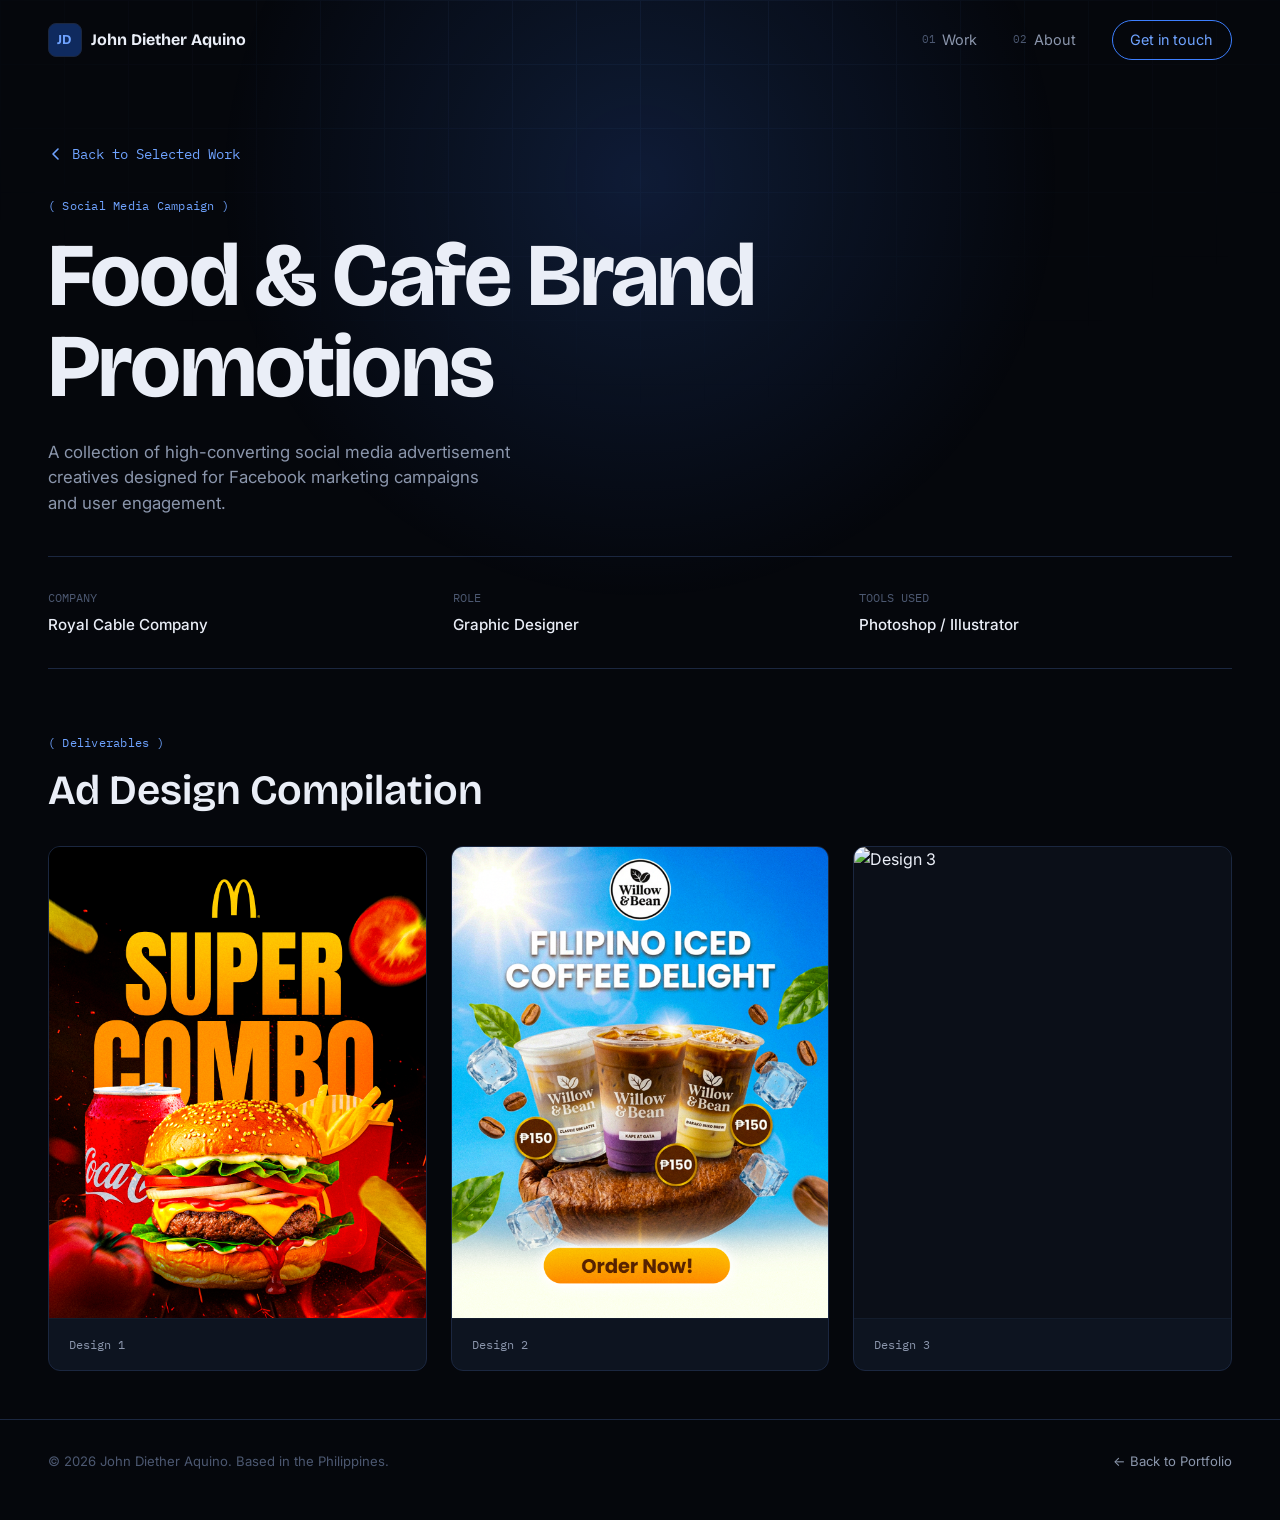
==== Food-and-Coffee-Ads.html @ 1be3f1a3 "Add another Card yung food & Cafe pero gagawa Pa ng totoong design" ====
<!DOCTYPE html>
<html lang="en">
<head>
  <meta charset="UTF-8">
  <meta name="viewport" content="width=device-width, initial-scale=1.0">
  <title>Royal Cable Company — John Diether Aquino</title>
  <meta name="description" content="Social media advertisement compilation and campaign designs created for Royal Cable Company by John Diether Aquino.">

  <link rel="preconnect" href="https://fonts.googleapis.com">
  <link rel="preconnect" href="https://fonts.gstatic.com" crossorigin>
  <link href="https://fonts.googleapis.com/css2?family=Bricolage+Grotesque:opsz,wght@12..96,400;12..96,500;12..96,600;12..96,700;12..96,800&family=Inter:wght@400;500;600&family=IBM+Plex+Mono:wght@400;500&display=swap" rel="stylesheet">

  <link rel="stylesheet" href="style.css">
</head>
<body>

  <!-- Ambient background layers -->
  <div class="grid-backdrop" aria-hidden="true"></div>
  <div class="spotlight" id="spotlight" aria-hidden="true"></div>

  <!-- ============ NAV ============ -->
  <header class="site-header scrolled" id="siteHeader">
    <div class="header-inner">
      <a href="index.html#top" class="logo" aria-label="Back to home">
        <span class="logo-mark">JD</span>
        <span class="logo-full">John Diether Aquino</span>
      </a>

      <nav class="main-nav" id="mainNav">
        <a href="index.html#work"><span class="nav-index">01</span>Work</a>
        <a href="index.html#about"><span class="nav-index">02</span>About</a>
        <a href="index.html#contact" class="nav-cta">Get in touch</a>
      </nav>

      <button class="nav-toggle" aria-label="Toggle Navigation" aria-expanded="false">
        <span></span>
        <span></span>
        <span></span>
      </button>
    </div>
  </header>

  <!-- ============ MAIN CONTENT ============ -->
  <main>
    <section class="project-hero">
      <a href="index.html#work" class="back-btn">
        <svg width="16" height="16" viewBox="0 0 16 16" fill="none" xmlns="http://www.w3.org/2000/svg">
          <path d="M10 13L5 8L10 3" stroke="currentColor" stroke-width="1.6" stroke-linecap="round" stroke-linejoin="round"/>
        </svg>
        Back to Selected Work
      </a>

      <p class="eyebrow">( Social Media Campaign )</p>
      <h1 class="hero-title">Food & Cafe Brand Promotions</h1>
      <p class="hero-sub">
        A collection of high-converting social media advertisement creatives designed for Facebook marketing campaigns and user engagement.
      </p>

      <!-- Meta Details -->
      <div class="project-meta-grid">
        <div class="meta-item">
          <span>Company</span>
          <strong>Royal Cable Company</strong>
        </div>
        <div class="meta-item">
          <span>Role</span>
          <strong>Graphic Designer</strong>
        </div>
        <div class="meta-item">
          <span>Tools Used</span>
          <strong>Photoshop / Illustrator</strong>
        </div>
      </div>

      <!-- Gallery Compilation Header -->
      <div class="section-head" style="margin-bottom: 2rem;">
        <p class="eyebrow">( Deliverables )</p>
        <h2>Ad Design Compilation</h2>
      </div>

      <!-- DYNAMIC GALLERY CONTAINER -->
      <div class="compilation-grid" id="autoGallery" data-folder="Food-and-Coffee-Ads"></div>

    </section>
  </main>

  <!-- DATA LIST OF IMAGES -->
  <script id="galleryData" type="application/json">
    [
      "FoodnCoffeeDesign1.jpg",
      "FoodnCoffeeDesign2.jpg",
      "FoodnCoffeeDesign3 .jpg"
    ]
  </script>

  <!-- SCRIPTS -->
  <script src="script.js"></script>
  <script src="gallery.js"></script>
  <script src="gallery2.js"></script>

  <!-- ============ FOOTER ============ -->
  <footer class="site-footer">
    <span>© 2026 John Diether Aquino. Based in the Philippines.</span>
    <a href="index.html#work" class="back-top">← Back to Portfolio</a>
  </footer>
</body>
</html>
---- style.css ----
/* ============================================
   TOKENS & DESIGN SYSTEM
   ============================================ */
:root {
  --bg:            #05070c;
  --bg-elevated:   #0b0f18;
  --bg-card:       #0d1420;
  --line:          #1b2740;
  --line-soft:     #131c2c;

  --blue:          #3d7fff;
  --blue-bright:   #6fa3ff;
  --blue-deep:     #0f2a5e;
  --blue-glow:     rgba(61, 127, 255, 0.35);

  --text:          #eaeef7;
  --text-dim:      #8b96ac;
  --text-faint:    #4c5871;

  --font-display: "Bricolage Grotesque", "Helvetica Neue", sans-serif;
  --font-body:    "Inter", -apple-system, sans-serif;
  --font-mono:    "IBM Plex Mono", ui-monospace, monospace;

  --max: 1280px;
  --pad: clamp(1.25rem, 4vw, 3rem);
}

/* ============================================
   BASE & RESET
   ============================================ */
*,
*::before,
*::after {
  box-sizing: border-box;
  margin: 0;
  padding: 0;
}

html {
  scroll-behavior: smooth;
  background: var(--bg);
}

body {
  background: var(--bg);
  color: var(--text);
  font-family: var(--font-body);
  font-size: 16px;
  line-height: 1.5;
  overflow-x: hidden;
  position: relative;
}

a {
  color: inherit;
  text-decoration: none;
}

ul, ol {
  list-style: none;
}

img {
  max-width: 100%;
  display: block;
}

::selection {
  background: var(--blue);
  color: #04070d;
}

:focus-visible {
  outline: 2px solid var(--blue-bright);
  outline-offset: 3px;
  border-radius: 2px;
}

/* Accessibility & Reduced Motion */
.skip-link {
  position: absolute;
  left: -999px;
  top: 0;
  background: var(--blue);
  color: #04070d;
  padding: 0.75rem 1.25rem;
  z-index: 999;
  font-weight: 600;
}

.skip-link:focus {
  left: 1rem;
  top: 1rem;
}

@media (prefers-reduced-motion: reduce) {
  html {
    scroll-behavior: auto;
  }
  *,
  *::before,
  *::after {
    animation-duration: 0.001ms !important;
    animation-iteration-count: 1 !important;
    transition-duration: 0.001ms !important;
  }
}

/* ============================================
   AMBIENT BACKGROUND
   ============================================ */
.grid-backdrop {
  position: fixed;
  inset: 0;
  z-index: 0;
  pointer-events: none;
  background-image:
    linear-gradient(var(--line-soft) 1px, transparent 1px),
    linear-gradient(90deg, var(--line-soft) 1px, transparent 1px);
  background-size: 64px 64px;
  mask-image: radial-gradient(ellipse 80% 60% at 50% 0%, #000 0%, transparent 75%);
  -webkit-mask-image: radial-gradient(ellipse 80% 60% at 50% 0%, #000 0%, transparent 75%);
  opacity: 0.5;
}

.spotlight {
  position: fixed;
  inset: 0;
  z-index: 1;
  pointer-events: none;
  background: radial-gradient(600px circle at var(--x, 50%) var(--y, 20%), var(--blue-glow), transparent 70%);
  opacity: 0;
  transition: opacity 0.4s ease;
}

@media (hover: hover) {
  .spotlight {
    opacity: 0.5;
  }
}

main,
.site-header,
.site-footer {
  position: relative;
  z-index: 2;
}

/* ============================================
   HEADER & NAVIGATION
   ============================================ */
.site-header {
  position: fixed;
  top: 0;
  left: 0;
  right: 0;
  z-index: 100;
  border-bottom: 1px solid transparent;
  transition: border-color 0.3s ease, background 0.3s ease;
}

.site-header.scrolled {
  background: rgba(5, 7, 12, 0.75);
  backdrop-filter: blur(12px);
  -webkit-backdrop-filter: blur(12px);
  border-bottom-color: var(--line);
}

.header-inner {
  max-width: var(--max);
  margin: 0 auto;
  padding: 1.25rem var(--pad);
  display: flex;
  align-items: center;
  justify-content: space-between;
}

.logo {
  display: flex;
  align-items: center;
  gap: 0.6rem;
  font-family: var(--font-display);
  font-weight: 700;
}

.logo-mark {
  width: 2.1rem;
  height: 2.1rem;
  display: flex;
  align-items: center;
  justify-content: center;
  background: var(--blue-deep);
  color: var(--blue-bright);
  border: 1px solid var(--line);
  border-radius: 8px;
  font-size: 0.85rem;
}

.logo-full {
  font-size: 1rem;
  color: var(--text);
}

.main-nav {
  display: flex;
  align-items: center;
  gap: 2.25rem;
  font-size: 0.9rem;
}

.main-nav a:not(.nav-cta) {
  display: flex;
  align-items: center;
  gap: 0.4rem;
  color: var(--text-dim);
  transition: color 0.2s ease;
}

.main-nav a:not(.nav-cta):hover {
  color: var(--text);
}

.nav-index {
  font-family: var(--font-mono);
  font-size: 0.7rem;
  color: var(--text-faint);
}

.nav-cta {
  padding: 0.5rem 1.1rem;
  border: 1px solid var(--blue);
  border-radius: 100px;
  color: var(--blue-bright) !important;
  transition: background 0.2s ease, color 0.2s ease;
}

.nav-cta:hover {
  background: var(--blue);
  color: #04070d !important;
}

.nav-toggle {
  display: none;
  flex-direction: column;
  gap: 5px;
  background: none;
  border: none;
  cursor: pointer;
  padding: 0.5rem;
}

.nav-toggle span {
  width: 22px;
  height: 2px;
  background: var(--text);
  transition: all 0.25s ease;
}

/* ============================================
   HERO SECTION
   ============================================ */
.hero {
  min-height: 100vh;
  display: flex;
  flex-direction: column;
  justify-content: center;
  max-width: var(--max);
  margin: 0 auto;
  padding: 8rem var(--pad) 4rem;
  position: relative;
}

.hero-coords {
  display: flex;
  gap: 1.25rem;
  flex-wrap: wrap;
  font-family: var(--font-mono);
  font-size: 0.72rem;
  color: var(--text-faint);
  letter-spacing: 0.03em;
  margin-bottom: 2rem;
}

.hero-coords span::before {
  content: "◆ ";
  color: var(--blue);
}

.hero-title {
  font-family: var(--font-display);
  font-weight: 700;
  font-size: clamp(2.6rem, 7vw, 5.6rem);
  line-height: 1.02;
  letter-spacing: -0.02em;
  max-width: 18ch;
}

.hero-title .line {
  display: block;
  overflow: hidden;
}

.hero-title em {
  font-style: normal;
  color: var(--blue-bright);
}

.hero-title .accent {
  background: linear-gradient(90deg, var(--blue-bright), var(--blue));
  -webkit-background-clip: text;
  background-clip: text;
  color: transparent;
}

.hero-sub {
  margin-top: 1.75rem;
  max-width: 42ch;
  font-size: 1.05rem;
  color: var(--text-dim);
}

.hero-actions {
  display: flex;
  gap: 1rem;
  flex-wrap: wrap;
  margin-top: 2.5rem;
}

/* Buttons */
.btn {
  display: inline-flex;
  align-items: center;
  gap: 0.6rem;
  padding: 0.9rem 1.6rem;
  border-radius: 100px;
  font-size: 0.92rem;
  font-weight: 500;
  transition: transform 0.2s ease, background 0.2s ease, border-color 0.2s ease, color 0.2s ease;
}

.btn svg {
  transition: transform 0.2s ease;
}

.btn-primary {
  background: var(--blue);
  color: #04070d;
}

.btn-primary:hover {
  transform: translateY(-2px);
  background: var(--blue-bright);
}

.btn-primary:hover svg {
  transform: translateX(3px);
}

.btn-ghost {
  border: 1px solid var(--line);
  color: var(--text);
}

.btn-ghost:hover {
  border-color: var(--blue);
  color: var(--blue-bright);
}

/* Scroll Cue Indicator */
.scroll-cue {
  position: absolute;
  right: var(--pad);
  bottom: 2rem;
  display: flex;
  flex-direction: column;
  align-items: center;
  gap: 0.6rem;
  font-family: var(--font-mono);
  font-size: 0.7rem;
  color: var(--text-faint);
}

.scroll-line {
  width: 1px;
  height: 48px;
  background: var(--line-soft);
  position: relative;
  overflow: hidden;
}

.scroll-dot {
  position: absolute;
  left: -1px;
  top: 0;
  width: 3px;
  height: 16px;
  background: var(--blue-bright);
  animation: scrollMove 2.2s ease-in-out infinite;
}

@keyframes scrollMove {
  0% { transform: translateY(-16px); }
  100% { transform: translateY(48px); }
}

@media (max-width: 720px) {
  .scroll-cue {
    display: none;
  }
}

/* ============================================
   MARQUEE
   ============================================ */
.marquee {
  border-top: 1px solid var(--line);
  border-bottom: 1px solid var(--line);
  overflow: hidden;
  white-space: nowrap;
  background: var(--bg-elevated);
}

.marquee-track {
  display: inline-flex;
  gap: 1.5rem;
  padding: 1rem 0;
  font-family: var(--font-mono);
  font-size: 0.85rem;
  color: var(--text-faint);
  animation: marqueeScroll 28s linear infinite;
}

.marquee-track span:nth-child(2n) {
  color: var(--blue-bright);
}

@keyframes marqueeScroll {
  from { transform: translateX(0); }
  to { transform: translateX(-50%); }
}

/* ============================================
   SHARED SECTION STYLES
   ============================================ */
section {
  max-width: var(--max);
  margin: 0 auto;
  padding: 6.5rem var(--pad);
}

.section-head {
  margin-bottom: 3.5rem;
  max-width: 48ch;
}

.eyebrow {
  font-family: var(--font-mono);
  font-size: 0.78rem;
  color: var(--blue-bright);
  margin-bottom: 0.9rem;
  letter-spacing: 0.02em;
}

.section-head h2,
.contact-title {
  font-family: var(--font-display);
  font-weight: 600;
  font-size: clamp(1.7rem, 3.4vw, 2.6rem);
  line-height: 1.15;
}

/* Scroll Animations */
.reveal {
  opacity: 0;
  transform: translateY(24px);
  transition: opacity 0.7s cubic-bezier(0.2, 0.7, 0.2, 1), transform 0.7s cubic-bezier(0.2, 0.7, 0.2, 1);
}

.reveal.in-view {
  opacity: 1;
  transform: translateY(0);
}

/* ============================================
   WORK GRID SECTION
   ============================================ */
.work-grid {
  display: grid;
  grid-template-columns: repeat(3, 1fr);
  gap: 1.5rem;
}

.work-card {
  display: block;
  background: var(--bg-card);
  border: 1px solid var(--line);
  border-radius: 14px;
  overflow: hidden;
  cursor: pointer;
  transition: border-color 0.3s ease, transform 0.3s ease;
}

.work-card:hover {
  border-color: var(--blue);
  transform: translateY(-4px);
}

.size-lg {
  grid-column: span 2;
}

@media (max-width: 980px) {
  .work-grid {
    grid-template-columns: repeat(2, 1fr);
  }
  .size-lg {
    grid-column: span 2;
  }
}

@media (max-width: 640px) {
  .work-grid {
    grid-template-columns: 1fr;
  }
  .size-lg {
    grid-column: span 1;
  }
}

.card-media {
  position: relative;
  aspect-ratio: var(--ratio, 4 / 5);
  overflow: hidden;
  background: var(--bg-card);
}

.card-canvas {
  position: absolute;
  inset: 0;
  background-size: cover;
  background-position: center;
  background-repeat: no-repeat;
  transition: transform 0.5s cubic-bezier(0.2, 0.7, 0.2, 1);
}

.work-card:hover .card-canvas {
  transform: scale(1.06);
}

/* Work Card Carousel */
.card-carousel {
  position: absolute;
  inset: 0;
  overflow: hidden;
}

.carousel-track {
  display: flex;
  width: 100%;
  height: 100%;
  transition: transform 2s cubic-bezier(0.25, 1, 0.5, 1);
}

.carousel-slide {
  flex: 0 0 100%;
  height: 100%;
  position: relative;
}

.carousel-slide .card-canvas {
  position: absolute;
  inset: 0;
}

.carousel-arrow {
  position: absolute;
  top: 50%;
  transform: translateY(-50%);
  width: 34px;
  height: 34px;
  display: flex;
  align-items: center;
  justify-content: center;
  background: rgba(5, 7, 12, 0.65);
  border: 1px solid var(--line);
  border-radius: 50%;
  color: var(--text);
  cursor: pointer;
  z-index: 4;
  opacity: 0;
  transition: opacity 0.2s ease, transform 0.2s ease, background 0.2s ease, border-color 0.2s ease;
}

.work-card:hover .carousel-arrow {
  opacity: 1;
}

.carousel-arrow:hover {
  background: var(--blue);
  border-color: var(--blue);
  color: #04070d;
}

.carousel-arrow.prev {
  left: 0.75rem;
}

.carousel-arrow.next {
  right: 0.75rem;
}

.carousel-dots {
  position: absolute;
  bottom: 0.9rem;
  left: 50%;
  transform: translateX(-50%);
  display: flex;
  gap: 0.4rem;
  z-index: 4;
}

.carousel-dot {
  width: 6px;
  height: 6px;
  border-radius: 50%;
  background: rgba(234, 238, 247, 0.35);
  border: none;
  padding: 0;
  cursor: pointer;
  transition: background 0.2s ease, transform 0.2s ease;
}

.carousel-dot:hover {
  background: rgba(234, 238, 247, 0.6);
}

.carousel-dot.active {
  background: var(--blue-bright);
  transform: scale(1.3);
}

/* Card Details */
.card-tag {
  position: absolute;
  top: 0.9rem;
  left: 0.9rem;
  z-index: 3;
  display: flex;
  gap: 0.6rem;
  align-items: center;
  font-family: var(--font-mono);
  font-size: 0.68rem;
  padding: 0.35rem 0.6rem;
  background: rgba(5, 7, 12, 0.7);
  border: 1px solid var(--line);
  border-radius: 100px;
  color: var(--text-dim);
  opacity: 0;
  transform: translateY(-6px);
  transition: opacity 0.25s ease, transform 0.25s ease;
}

.work-card:hover .card-tag {
  opacity: 1;
  transform: translateY(0);
}

.tag-id {
  color: var(--blue-bright);
  font-weight: 600;
}

.card-info {
  padding: 1.4rem 1.4rem 1.6rem;
}

.card-info h3 {
  font-family: var(--font-display);
  font-weight: 600;
  font-size: 1.15rem;
  margin-bottom: 0.5rem;
}

.card-info p {
  color: var(--text-dim);
  font-size: 0.9rem;
  line-height: 1.5;
  max-width: 42ch;
}

.card-meta {
  display: flex;
  gap: 0.5rem;
  margin-top: 1rem;
  flex-wrap: wrap;
}

.card-meta span {
  font-family: var(--font-mono);
  font-size: 0.68rem;
  color: var(--blue-bright);
  border: 1px solid var(--line);
  padding: 0.3rem 0.6rem;
  border-radius: 100px;
}

/* ============================================
   ABOUT SECTION
   ============================================ */
.about {
  display: grid;
  grid-template-columns: 0.85fr 1.15fr;
  gap: 4rem;
  align-items: center;
}

@media (max-width: 860px) {
  .about {
    grid-template-columns: 1fr;
    gap: 3rem;
  }
}

.about-frame {
  position: relative;
  aspect-ratio: 3 / 4;
  border-radius: 16px;
  overflow: hidden;
}

.about-portrait {
  position: absolute;
  inset: 0;
  background:
    radial-gradient(circle at 35% 25%, hsl(214 90% 55% / 0.5), transparent 55%),
    radial-gradient(circle at 70% 80%, hsl(225 80% 40% / 0.45), transparent 55%),
    linear-gradient(160deg, #0a1224, #020306);
}

.about-portrait::after {
  content: "JDC";
  position: absolute;
  inset: 0;
  display: flex;
  align-items: center;
  justify-content: center;
  font-family: var(--font-display);
  font-weight: 800;
  font-size: 5rem;
  letter-spacing: -0.03em;
  color: rgba(234, 238, 247, 0.06);
}

.frame-corner {
  position: absolute;
  width: 22px;
  height: 22px;
  border: 2px solid var(--blue-bright);
}

.frame-corner.tl { top: 10px; left: 10px; border-right: none; border-bottom: none; }
.frame-corner.tr { top: 10px; right: 10px; border-left: none; border-bottom: none; }
.frame-corner.bl { bottom: 10px; left: 10px; border-right: none; border-top: none; }
.frame-corner.br { bottom: 10px; right: 10px; border-left: none; border-top: none; }

.about-content h2 {
  font-family: var(--font-display);
  font-weight: 600;
  font-size: clamp(1.6rem, 3vw, 2.3rem);
  line-height: 1.2;
  margin-bottom: 1.4rem;
}

.about-text {
  color: var(--text-dim);
  max-width: 52ch;
  margin-bottom: 2.4rem;
}

/* Skills */
.skill-list {
  display: flex;
  flex-direction: column;
  gap: 1rem;
  margin-bottom: 2.2rem;
}

.skill-row {
  display: grid;
  grid-template-columns: 130px 1fr;
  align-items: center;
  gap: 1rem;
}

.skill-row span {
  font-size: 0.85rem;
  color: var(--text-dim);
}

.skill-bar {
  height: 6px;
  background: var(--line-soft);
  border-radius: 100px;
  overflow: hidden;
}

.skill-fill {
  height: 100%;
  width: 0%;
  background: linear-gradient(90deg, var(--blue-deep), var(--blue-bright));
  border-radius: 100px;
  transition: width 1.2s cubic-bezier(0.2, 0.7, 0.2, 1);
}

.skill-fill.animate {
  width: var(--level);
}

.tool-tags {
  display: flex;
  flex-wrap: wrap;
  gap: 0.6rem;
}

.tool-tags span {
  font-family: var(--font-mono);
  font-size: 0.75rem;
  border: 1px solid var(--line);
  border-radius: 100px;
  padding: 0.45rem 0.9rem;
  color: var(--text-dim);
}

/* ============================================
   PROCESS SECTION
   ============================================ */
.process-list {
  display: grid;
  grid-template-columns: repeat(4, 1fr);
  gap: 2rem;
}

@media (max-width: 860px) {
  .process-list {
    grid-template-columns: repeat(2, 1fr);
  }
}

@media (max-width: 520px) {
  .process-list {
    grid-template-columns: 1fr;
  }
}

.process-item {
  border-top: 1px solid var(--line);
  padding-top: 1.5rem;
}

.process-num {
  display: block;
  font-family: var(--font-mono);
  color: var(--blue-bright);
  font-size: 0.85rem;
  margin-bottom: 1rem;
}

.process-item h3 {
  font-family: var(--font-display);
  font-weight: 600;
  font-size: 1.15rem;
  margin-bottom: 0.6rem;
}

.process-item p {
  color: var(--text-dim);
  font-size: 0.9rem;
}

/* ============================================
   CONTACT SECTION
   ============================================ */
.contact {
  text-align: center;
  padding-top: 5rem;
  padding-bottom: 7rem;
}

.contact-title {
  margin: 0 auto 2.5rem;
}

.contact-email {
  display: inline-block;
  font-family: var(--font-display);
  font-weight: 600;
  font-size: clamp(1.3rem, 4vw, 2rem);
  color: var(--blue-bright);
  border-bottom: 1px solid var(--blue-deep);
  padding-bottom: 0.4rem;
  transition: border-color 0.2s ease, color 0.2s ease;
}

.contact-email:hover {
  border-color: var(--blue-bright);
  color: var(--text);
}

.contact-links {
  display: flex;
  justify-content: center;
  gap: 2rem;
  margin-top: 2.5rem;
  flex-wrap: wrap;
}

.contact-links a {
  font-size: 0.9rem;
  color: var(--text-dim);
  transition: color 0.2s ease;
}

.contact-links a:hover {
  color: var(--blue-bright);
}

/* ============================================
   FOOTER
   ============================================ */
.site-footer {
  max-width: var(--max);
  margin: 0 auto;
  padding: 2rem var(--pad) 3rem;
  display: flex;
  justify-content: space-between;
  align-items: center;
  border-top: 1px solid var(--line);
  font-size: 0.82rem;
  color: var(--text-faint);
  flex-wrap: wrap;
  gap: 1rem;
}

.back-top {
  color: var(--text-dim);
  transition: color 0.2s ease;
}

.back-top:hover {
  color: var(--blue-bright);
}

/* ============================================
   MOBILE NAVIGATION MENU
   ============================================ */
@media (max-width: 860px) {
  .main-nav {
    position: fixed;
    inset: 0 0 0 auto;
    width: min(78vw, 320px);
    background: var(--bg-elevated);
    border-left: 1px solid var(--line);
    flex-direction: column;
    align-items: flex-start;
    justify-content: center;
    gap: 1.5rem;
    padding: 2rem;
    transform: translateX(100%);
    transition: transform 0.35s cubic-bezier(0.2, 0.7, 0.2, 1);
  }

  .main-nav.open {
    transform: translateX(0);
  }

  .main-nav a {
    font-size: 1.1rem;
  }

  .nav-toggle {
    display: flex;
    z-index: 110;
  }

  .nav-toggle.open span:nth-child(1) {
    transform: translateY(7px) rotate(45deg);
  }

  .nav-toggle.open span:nth-child(2) {
    opacity: 0;
  }

  .nav-toggle.open span:nth-child(3) {
    transform: translateY(-7px) rotate(-45deg);
  }
}

/* ============================================
   PROJECT CASE STUDY (ROYAL CABLE)
   ============================================ */
.project-hero {
  padding-top: 9rem;
  padding-bottom: 3rem;
}

.back-btn {
  display: inline-flex;
  align-items: center;
  gap: 0.5rem;
  font-family: var(--font-mono);
  font-size: 0.85rem;
  color: var(--blue-bright);
  margin-bottom: 2rem;
  transition: transform 0.2s ease;
}

.back-btn:hover {
  transform: translateX(-4px);
}

.project-meta-grid {
  display: grid;
  grid-template-columns: repeat(auto-fit, minmax(180px, 1fr));
  gap: 2rem;
  padding: 2rem 0;
  margin: 2.5rem 0 4rem;
  border-top: 1px solid var(--line);
  border-bottom: 1px solid var(--line);
}

.meta-item span {
  display: block;
  font-family: var(--font-mono);
  font-size: 0.75rem;
  color: var(--text-faint);
  margin-bottom: 0.3rem;
  text-transform: uppercase;
}

.meta-item strong {
  font-size: 0.95rem;
  color: var(--text);
  font-weight: 500;
}

/* 4:5 Aspect Ratio Grid Compilation */
.compilation-grid {
  display: grid;
  grid-template-columns: repeat(auto-fill, minmax(280px, 1fr));
  gap: 1.5rem;
  margin-top: 2rem;
}

.compilation-card {
  background: var(--bg-card);
  border: 1px solid var(--line);
  border-radius: 12px;
  overflow: hidden;
  transition: border-color 0.3s ease, transform 0.3s ease;
}

.compilation-card:hover {
  border-color: var(--blue);
  transform: translateY(-4px);
}

.compilation-media {
  aspect-ratio: 4 / 5;
  width: 100%;
  overflow: hidden;
  background: var(--bg-elevated);
  position: relative;
}

.compilation-media img {
  width: 100%;
  height: 100%;
  object-fit: cover;
  object-position: center;
  transition: transform 0.5s cubic-bezier(0.2, 0.7, 0.2, 1);
}

.compilation-card:hover .compilation-media img {
  transform: scale(1.04);
}

.compilation-caption {
  padding: 1rem 1.25rem;
  font-family: var(--font-mono);
  font-size: 0.78rem;
  color: var(--text-dim);
  display: flex;
  justify-content: space-between;
  align-items: center;
  border-top: 1px solid var(--line-soft);
}
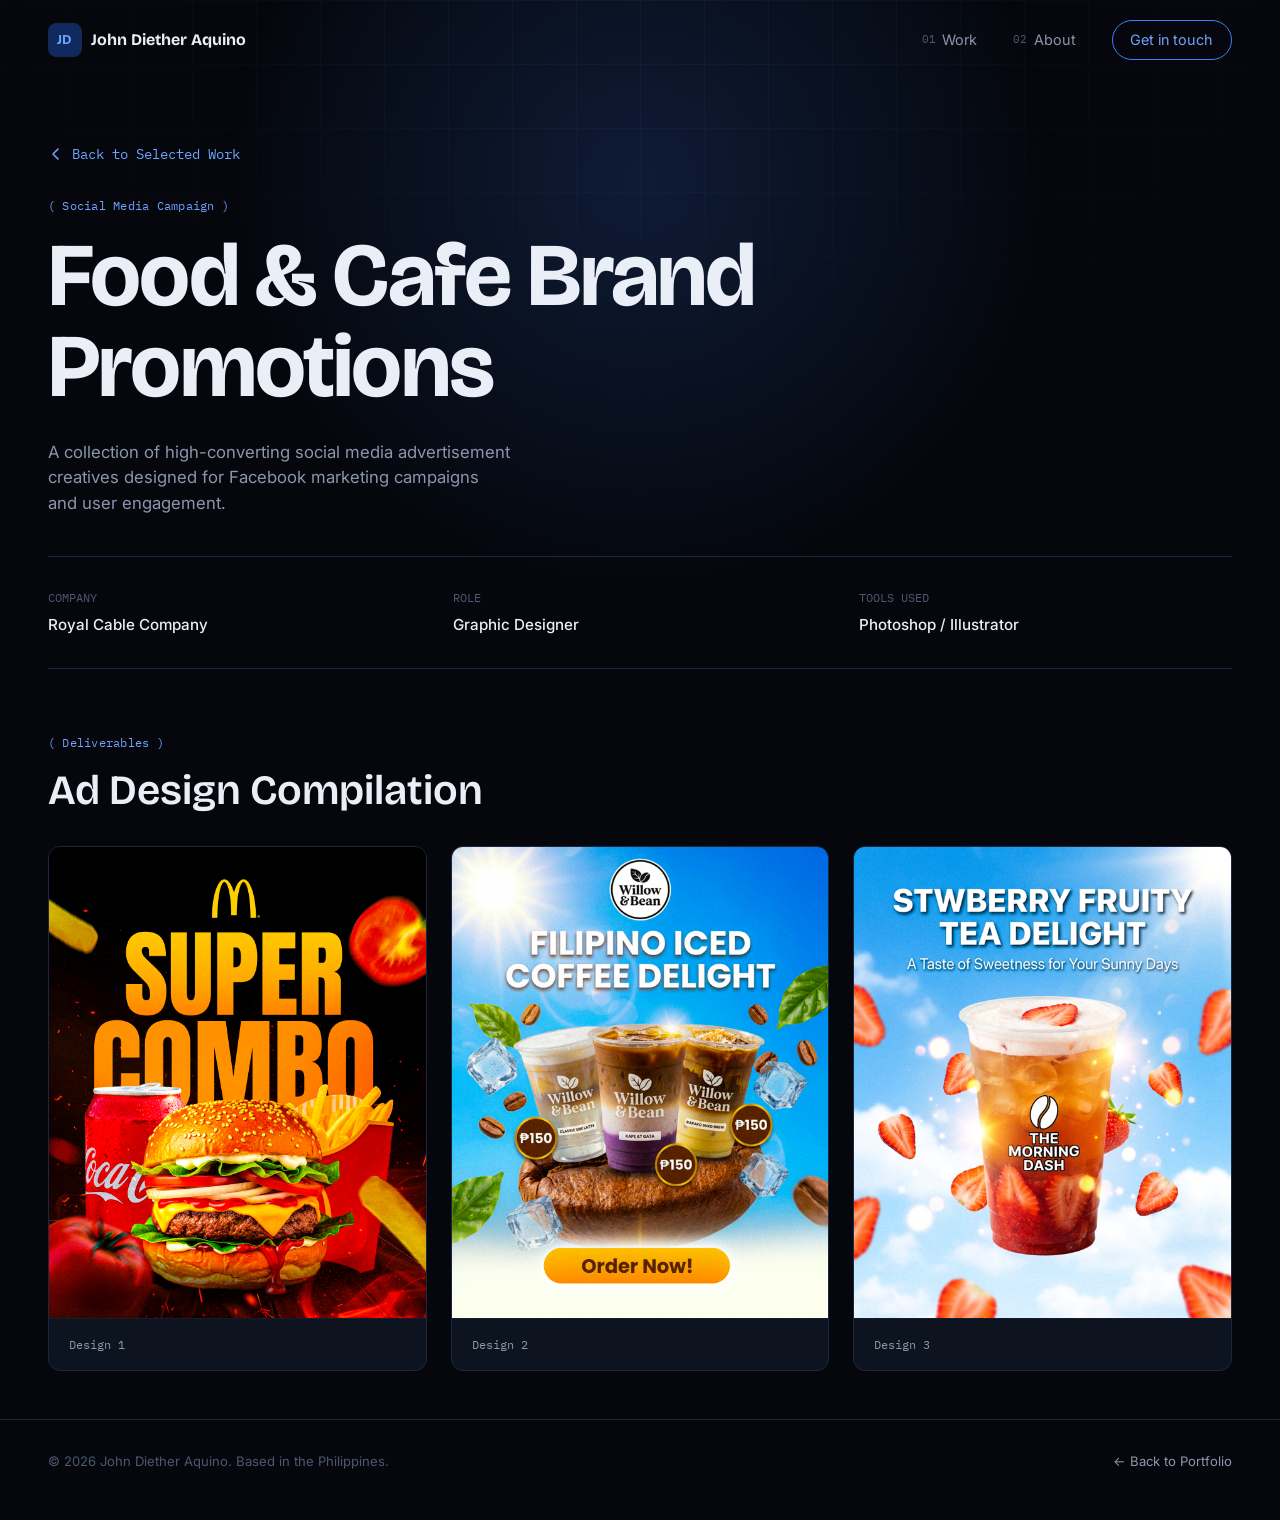
==== commit 530db815: "nalimutan lang" ====
--- a/Food-and-Coffee-Ads.html
+++ b/Food-and-Coffee-Ads.html
@@ -89,7 +89,7 @@
     [
       "FoodnCoffeeDesign1.jpg",
       "FoodnCoffeeDesign2.jpg",
-      "FoodnCoffeeDesign3 .jpg"
+      "FoodnCoffeeDesign3.jpg"
     ]
   </script>
 
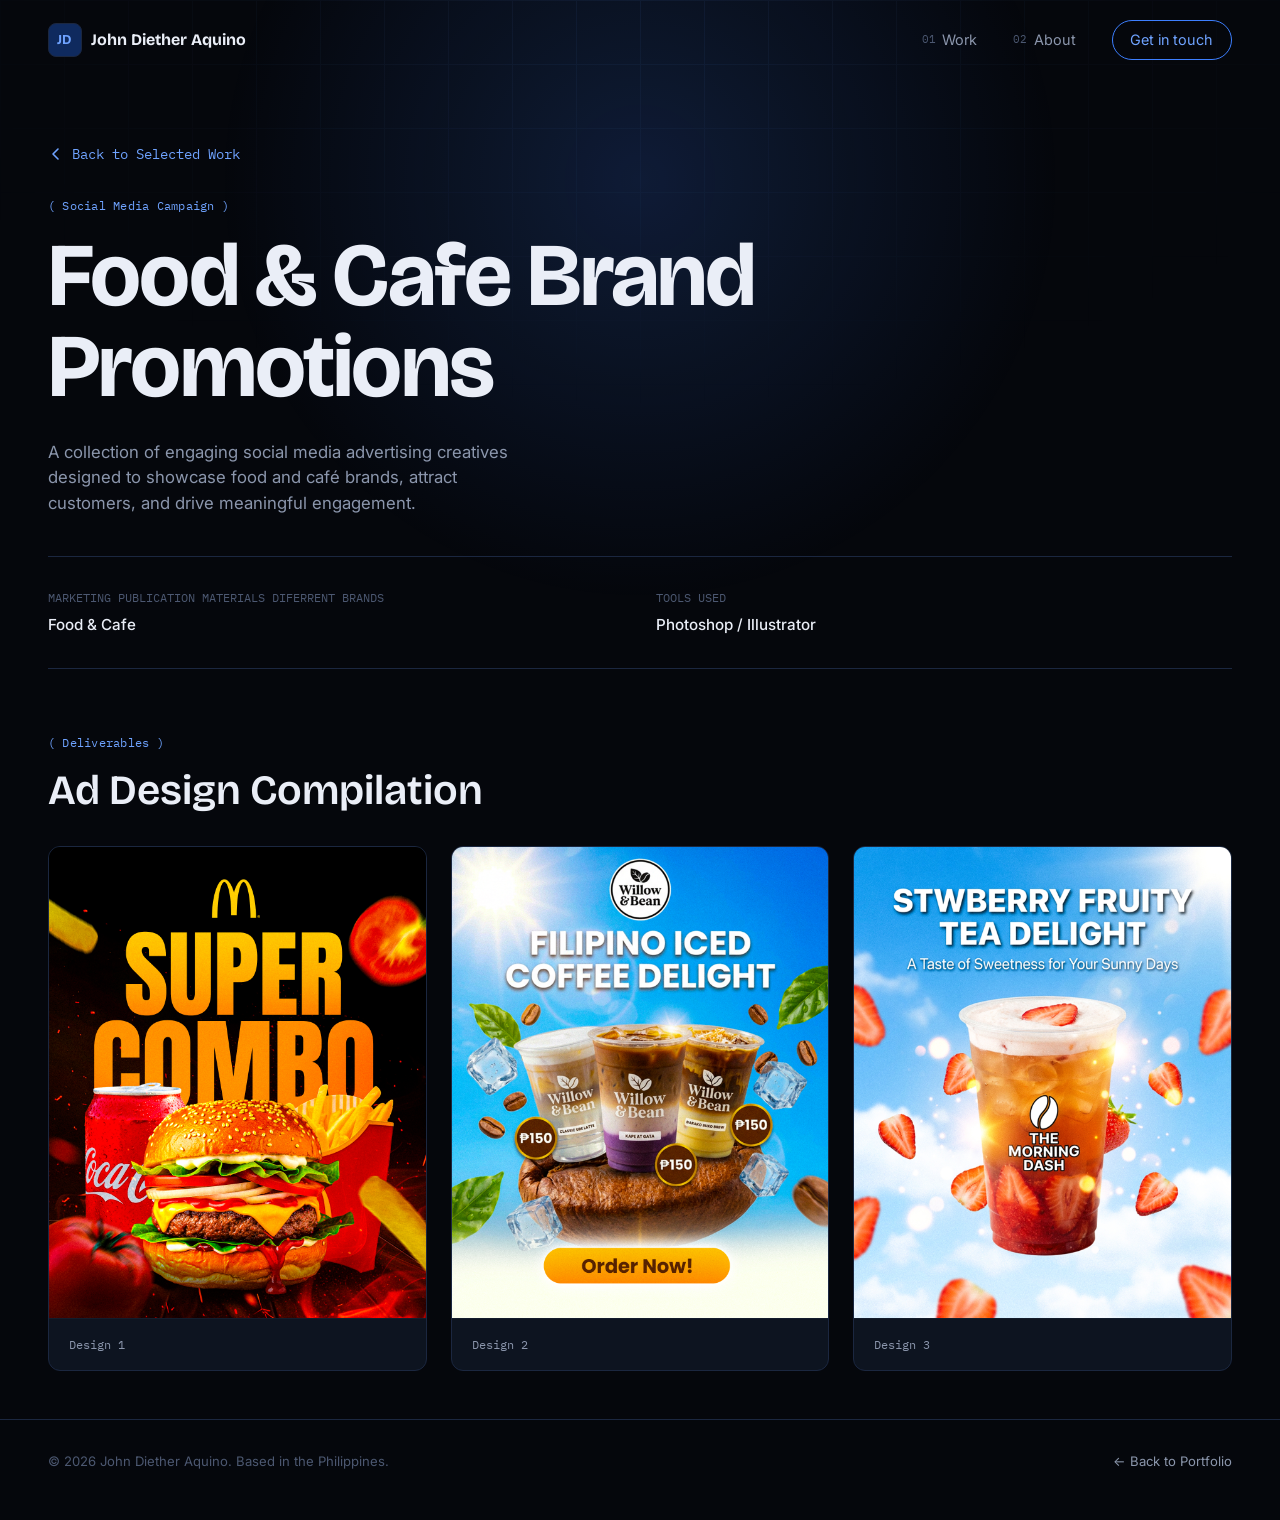
==== commit dfafd417: "nAGLAGAY NG MGA EFFECTS SA IMAGES" ====
--- a/Food-and-Coffee-Ads.html
+++ b/Food-and-Coffee-Ads.html
@@ -3,7 +3,7 @@
 <head>
   <meta charset="UTF-8">
   <meta name="viewport" content="width=device-width, initial-scale=1.0">
-  <title>Royal Cable Company — John Diether Aquino</title>
+  <title>Food & Cafe — John Diether Aquino</title>
   <meta name="description" content="Social media advertisement compilation and campaign designs created for Royal Cable Company by John Diether Aquino.">
 
   <link rel="preconnect" href="https://fonts.googleapis.com">
@@ -53,18 +53,14 @@
       <p class="eyebrow">( Social Media Campaign )</p>
       <h1 class="hero-title">Food & Cafe Brand Promotions</h1>
       <p class="hero-sub">
-        A collection of high-converting social media advertisement creatives designed for Facebook marketing campaigns and user engagement.
+      A collection of engaging social media advertising creatives designed to showcase food and café brands, attract customers, and drive meaningful engagement.
       </p>
 
       <!-- Meta Details -->
       <div class="project-meta-grid">
         <div class="meta-item">
-          <span>Company</span>
-          <strong>Royal Cable Company</strong>
-        </div>
-        <div class="meta-item">
-          <span>Role</span>
-          <strong>Graphic Designer</strong>
+          <span>Marketing Publication Materials Diferrent Brands</span>
+          <strong>Food & Cafe</strong>
         </div>
         <div class="meta-item">
           <span>Tools Used</span>
--- a/style.css
+++ b/style.css
@@ -736,9 +736,16 @@
     radial-gradient(circle at 70% 80%, hsl(225 80% 40% / 0.45), transparent 55%),
     linear-gradient(160deg, #0a1224, #020306);
 }
+.about-portrait img {
+  width: 100%;
+  height: 100%;
+  object-fit: cover;
+  object-position: center;
+  position: absolute;
+  inset: 0;
+}
 
 .about-portrait::after {
-  content: "JDC";
   position: absolute;
   inset: 0;
   display: flex;
@@ -1094,3 +1101,58 @@
   align-items: center;
   border-top: 1px solid var(--line-soft);
 }
+.lightbox-overlay {
+  display: flex;
+  opacity: 0;
+  visibility: hidden;
+  position: fixed;
+  top: 0; left: 0;
+  width: 100%; height: 100%;
+  background: rgba(0,0,0,0.9);
+  z-index: 1000;
+  justify-content: center;
+  align-items: center;
+  transition: opacity 0.4s ease, visibility 0.4s ease;
+}
+
+.lightbox-overlay.active {
+  opacity: 1;
+  visibility: visible;
+}
+
+.lightbox-overlay img {
+  max-width: 90%;
+  max-height: 85%;
+  border-radius: 6px;
+  transform: scale(0.9);
+  transition: transform 0.4s ease;
+}
+
+.lightbox-overlay.active img {
+  transform: scale(1);
+}
+
+.lightbox-close {
+  position: absolute; top: 20px; right: 30px;
+  font-size: 40px; color: #fff; background: none; border: none; cursor: pointer;
+}
+
+.lightbox-nav {
+  position: absolute; top: 50%; transform: translateY(-50%);
+  font-size: 40px; color: #fff; background: rgba(0,0,0,0.4);
+  border: none; cursor: pointer; padding: 10px 15px; border-radius: 4px;
+}
+
+.lightbox-prev { left: 20px; }
+.lightbox-next { right: 20px; }
+
+.lightbox-counter {
+  position: absolute; bottom: 20px; color: #ccc; font-size: 14px;
+}
+
+body.lightbox-open .compilation-grid,
+body.lightbox-open header,
+body.lightbox-open main > *:not(#lightbox) {
+  filter: blur(6px);
+  transition: filter 0.3s ease;
+}
